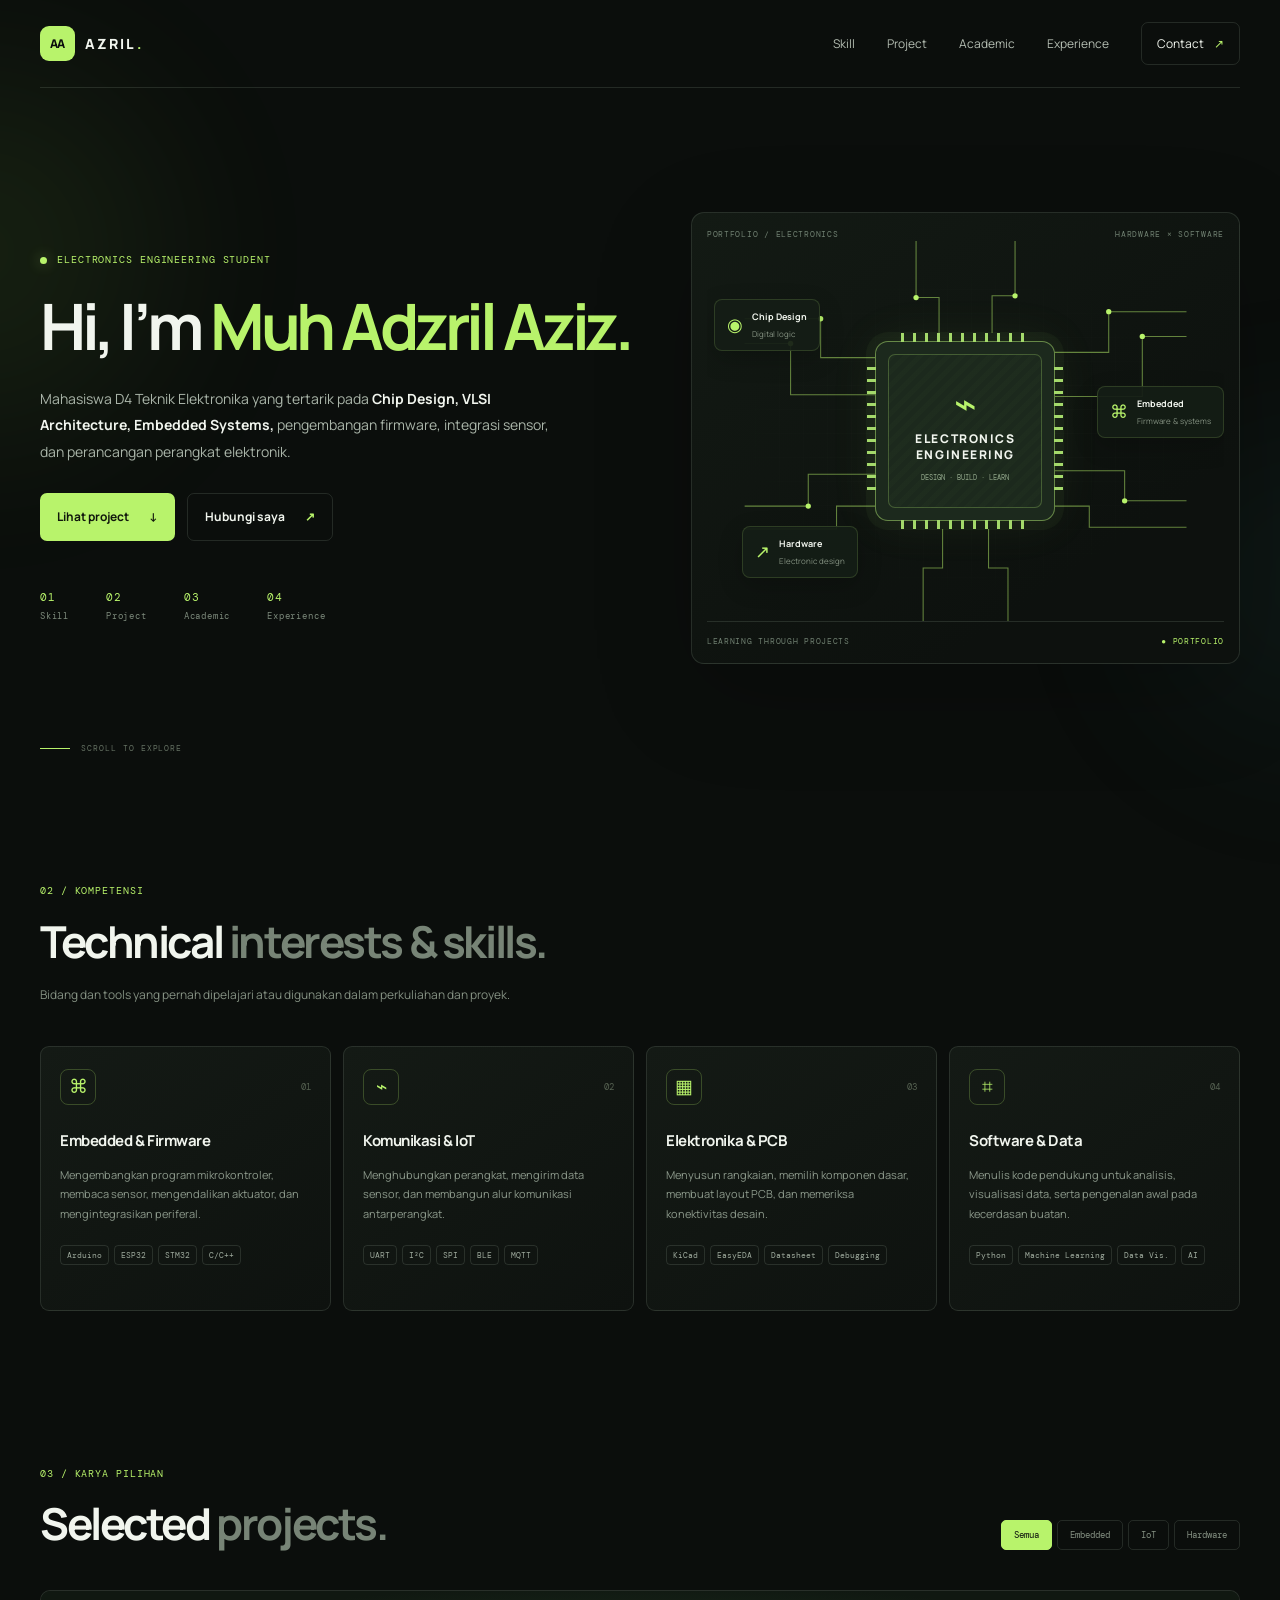
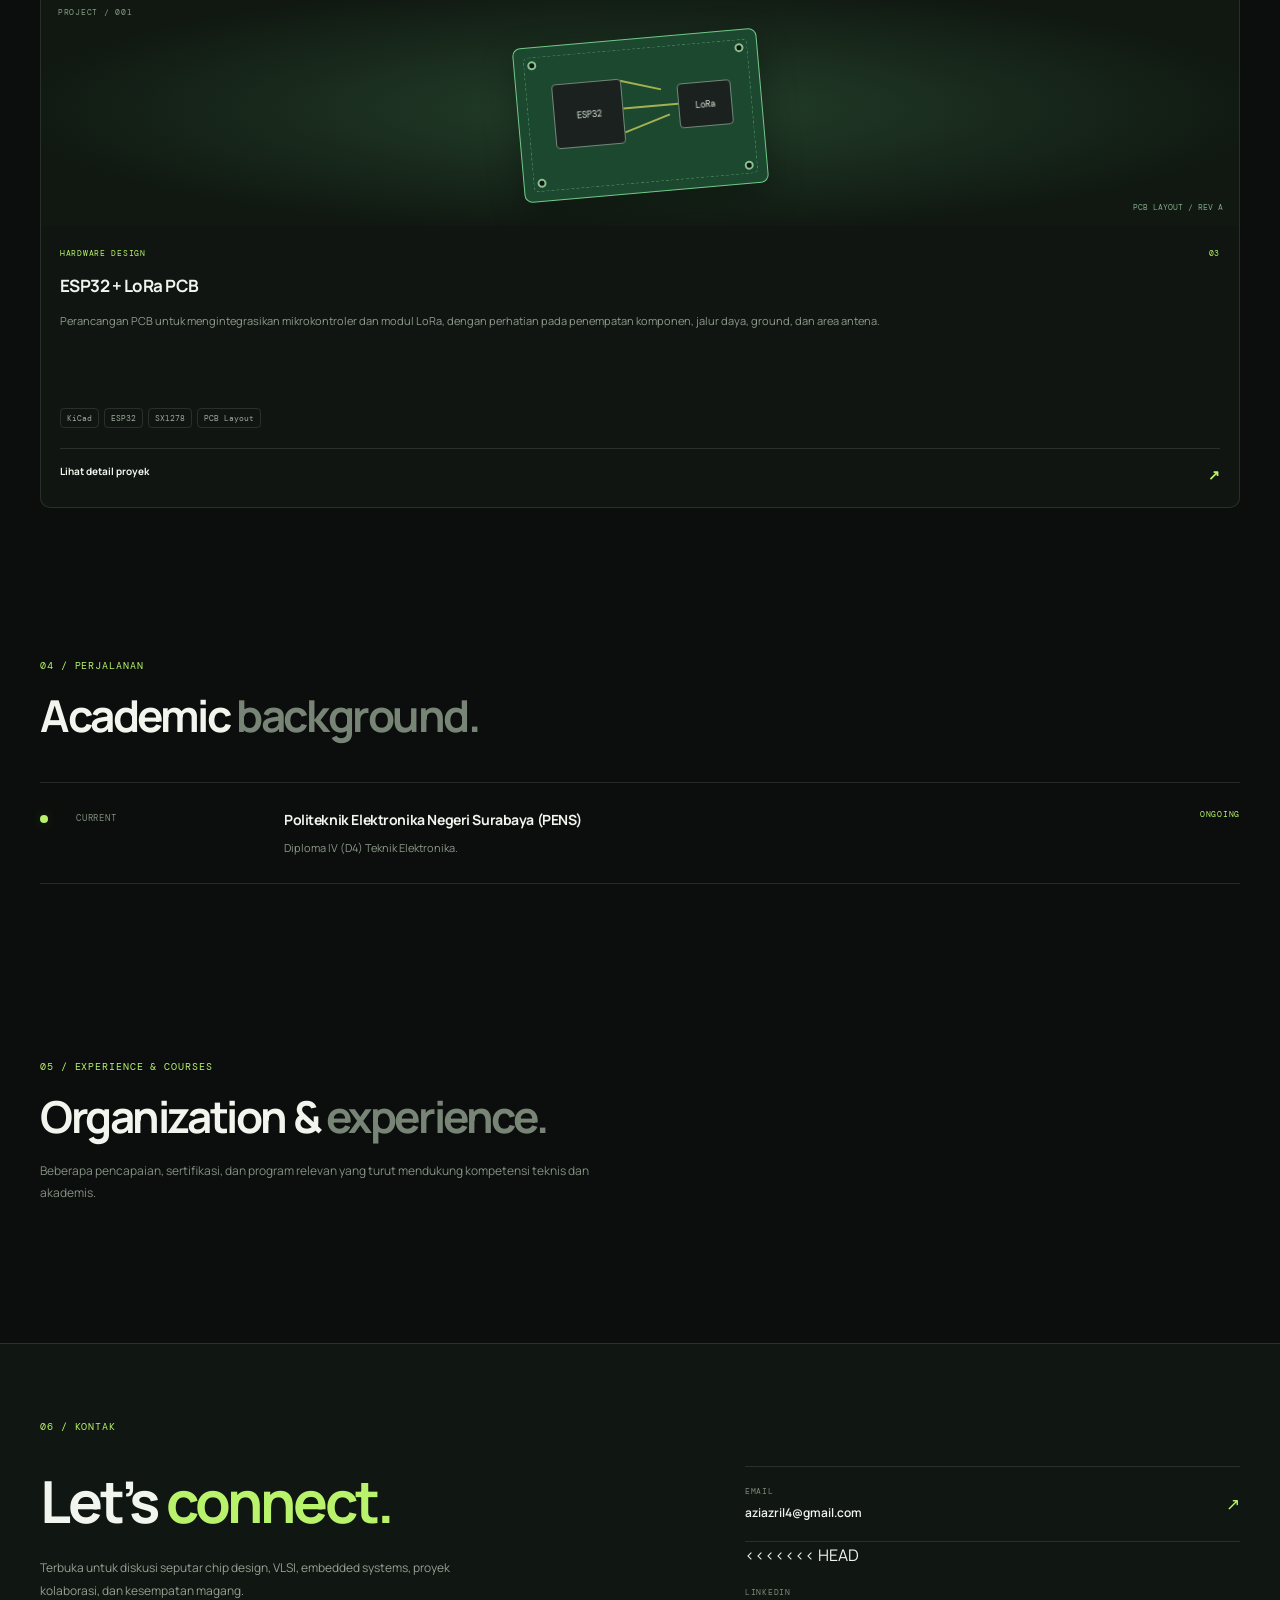
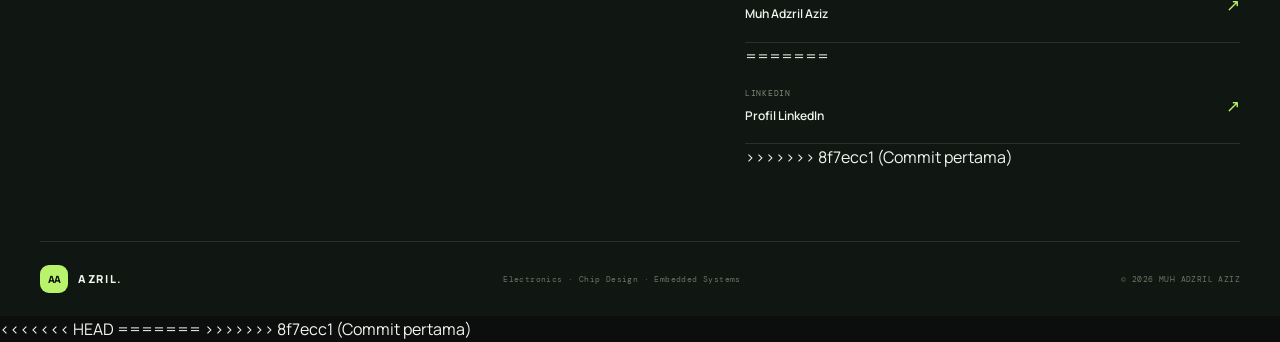
==== index.html @ 4436aee2 "Add files via upload" ====
<!DOCTYPE html>
<html lang="id">
<head>
  <meta charset="UTF-8" />
  <meta name="viewport" content="width=device-width, initial-scale=1.0" />
  <meta name="description" content="Portofolio Muh Adzril Aziz — mahasiswa D4 Teknik Elektronika dengan minat pada chip design, VLSI architecture, dan embedded systems." />
  <title>Muh Adzril Aziz | Portfolio</title>
  <link rel="preconnect" href="https://fonts.googleapis.com">
  <link rel="preconnect" href="https://fonts.gstatic.com" crossorigin>
  <link href="https://fonts.googleapis.com/css2?family=DM+Mono:wght@400;500&family=Manrope:wght@400;500;600;700;800&display=swap" rel="stylesheet">
  <link rel="stylesheet" href="style.css" />
</head>
<body>
  <div class="ambient ambient-one"></div>
  <div class="ambient ambient-two"></div>

  <header class="topbar">
    <a class="brand" href="#home" aria-label="Beranda">
      <span class="brand-mark">AA</span>
      <span>AZRIL<span class="brand-dot">.</span></span>
    </a>
    <button class="menu-toggle" id="menuToggle" aria-label="Buka navigasi" aria-expanded="false">☰</button>
    <nav id="navMenu">
      <a href="#skills">Skill</a>
      <a href="#projects">Project</a>
      <a href="#academic">Academic</a>
      <a href="#experience">Experience</a>
      <a class="nav-contact" href="#contact">Contact <span>↗</span></a>
    </nav>
  </header>

  <main>
    <section class="hero section-wrap" id="home">
      <div class="hero-copy">
        <div class="eyebrow"><span class="status-dot"></span> ELECTRONICS ENGINEERING STUDENT</div>
        <h1>Hi, I’m <span class="gradient-text">Muh Adzril Aziz.</span></h1>
        <p class="hero-intro">Mahasiswa D4 Teknik Elektronika yang tertarik pada <strong>Chip Design, VLSI Architecture, Embedded Systems,</strong> pengembangan firmware, integrasi sensor, dan perancangan perangkat elektronik.</p>
        <div class="hero-actions">
          <a class="button button-primary" href="#projects">Lihat project <span>↓</span></a>
          <a class="button button-ghost" href="#contact">Hubungi saya <span>↗</span></a>
        </div>
        <div class="hero-meta">
          <a href="#skills"><span class="meta-number">01</span><span class="meta-label">Skill</span></a>
          <a href="#projects"><span class="meta-number">02</span><span class="meta-label">Project</span></a>
          <a href="#academic"><span class="meta-number">03</span><span class="meta-label">Academic</span></a>
          <a href="#experience"><span class="meta-number">04</span><span class="meta-label">Experience</span></a>
        </div>
      </div>

      <div class="hero-visual">
        <div class="visual-topline"><span>PORTFOLIO / ELECTRONICS</span><span>HARDWARE × SOFTWARE</span></div>
        <div class="chip-scene">
          <div class="circuit-grid"></div>
          <svg class="circuit-lines" viewBox="0 0 500 430" aria-hidden="true">
            <g fill="none" stroke="currentColor" stroke-width="1.2" opacity=".5">
              <path d="M0 88 H86 V132 H150"/><path d="M0 116 H52 V174 H150"/>
              <path d="M500 80 H412 V126 H350"/><path d="M500 108 H450 V176 H350"/>
              <path d="M0 300 H72 V264 H150"/><path d="M0 326 H104 V300 H150"/>
              <path d="M500 294 H430 V260 H350"/><path d="M500 324 H390 V300 H350"/>
              <path d="M194 0 V64 H220 V104"/><path d="M306 0 V62 H280 V104"/>
              <path d="M202 430 V370 H224 V326"/><path d="M298 430 V370 H276 V326"/>
            </g>
            <g fill="#b8f36b">
              <circle cx="86" cy="88" r="3"/><circle cx="52" cy="116" r="3"/>
              <circle cx="412" cy="80" r="3"/><circle cx="450" cy="108" r="3"/>
              <circle cx="72" cy="300" r="3"/><circle cx="430" cy="294" r="3"/>
              <circle cx="194" cy="64" r="3"/><circle cx="306" cy="62" r="3"/>
            </g>
          </svg>
          <div class="chip">
            <div class="chip-pins top-pins"></div><div class="chip-pins bottom-pins"></div>
            <div class="chip-pins left-pins"></div><div class="chip-pins right-pins"></div>
            <div class="chip-inner">
              <span class="chip-symbol">⌁</span>
              <span class="chip-name">ELECTRONICS<br>ENGINEERING</span>
              <span class="chip-sub">DESIGN · BUILD · LEARN</span>
            </div>
          </div>
          <div class="float-tag tag-sensor"><span class="tag-icon">◉</span><span><b>Chip Design</b><small>Digital logic</small></span></div>
          <div class="float-tag tag-firmware"><span class="tag-icon">⌘</span><span><b>Embedded</b><small>Firmware & systems</small></span></div>
          <div class="float-tag tag-output"><span class="tag-icon">↗</span><span><b>Hardware</b><small>Electronic design</small></span></div>
        </div>
        <div class="visual-bottomline"><span>LEARNING THROUGH PROJECTS</span><span class="live-indicator">● PORTFOLIO</span></div>
      </div>
      <div class="scroll-cue"><span></span> SCROLL TO EXPLORE</div>
    </section>

    <section class="section-wrap skills-section" id="skills">
      <div class="section-heading">
        <span class="section-index">02 / KOMPETENSI</span>
        <h2>Technical <span class="muted-text">interests & skills.</span></h2>
        <p class="section-description">Bidang dan tools yang pernah dipelajari atau digunakan dalam perkuliahan dan proyek.</p>
      </div>
      <div class="skills-grid">
        <article class="skill-card">
          <div class="skill-card-head"><span class="skill-icon">⌘</span><span class="card-count">01</span></div>
          <h3>Embedded & Firmware</h3>
          <p>Mengembangkan program mikrokontroler, membaca sensor, mengendalikan aktuator, dan mengintegrasikan periferal.</p>
          <div class="skill-tags"><span>Arduino</span><span>ESP32</span><span>STM32</span><span>C/C++</span></div>
        </article>
        <article class="skill-card">
          <div class="skill-card-head"><span class="skill-icon">⌁</span><span class="card-count">02</span></div>
          <h3>Komunikasi & IoT</h3>
          <p>Menghubungkan perangkat, mengirim data sensor, dan membangun alur komunikasi antarperangkat.</p>
          <div class="skill-tags"><span>UART</span><span>I²C</span><span>SPI</span><span>BLE</span><span>MQTT</span></div>
        </article>
        <article class="skill-card">
          <div class="skill-card-head"><span class="skill-icon">▦</span><span class="card-count">03</span></div>
          <h3>Elektronika & PCB</h3>
          <p>Menyusun rangkaian, memilih komponen dasar, membuat layout PCB, dan memeriksa konektivitas desain.</p>
          <div class="skill-tags"><span>KiCad</span><span>EasyEDA</span><span>Datasheet</span><span>Debugging</span></div>
        </article>
        <article class="skill-card">
          <div class="skill-card-head"><span class="skill-icon">⌗</span><span class="card-count">04</span></div>
          <h3>Software & Data</h3>
          <p>Menulis kode pendukung untuk analisis, visualisasi data, serta pengenalan awal pada kecerdasan buatan.</p>
          <div class="skill-tags"><span>Python</span><span>Machine Learning</span><span>Data Vis.</span><span>AI</span></div>
        </article>
      </div>
    </section>

    <section class="section-wrap projects-section" id="projects">
      <div class="section-heading projects-heading">
        <div><span class="section-index">03 / KARYA PILIHAN</span><h2>Selected <span class="muted-text">projects.</span></h2></div>
        <div class="project-filters" role="group" aria-label="Filter proyek">
          <button class="filter-btn active" data-filter="all">Semua</button>
          <button class="filter-btn" data-filter="embedded">Embedded</button>
          <button class="filter-btn" data-filter="iot">IoT</button>
          <button class="filter-btn" data-filter="hardware">Hardware</button>
        </div>
      </div>
      
        <article class="project-card" data-category="hardware">
          <div class="project-art art-pcb">
            <div class="art-label">PROJECT / 001</div><div class="pcb-board">
              <div class="pcb-chip pcb-main">ESP32</div><div class="pcb-chip pcb-radio">LoRa</div>
              <div class="pcb-track track-1"></div><div class="pcb-track track-2"></div><div class="pcb-track track-3"></div>
              <span class="pcb-hole hole-1"></span><span class="pcb-hole hole-2"></span><span class="pcb-hole hole-3"></span><span class="pcb-hole hole-4"></span>
            </div>
            <span class="pcb-caption">PCB LAYOUT / REV A</span>
          </div>
          <div class="project-info">
            <div class="project-meta"><span>HARDWARE DESIGN</span><span>03</span></div>
            <h3>ESP32 + LoRa PCB</h3>
            <p>Perancangan PCB untuk mengintegrasikan mikrokontroler dan modul LoRa, dengan perhatian pada penempatan komponen, jalur daya, ground, dan area antena.</p>
            <div class="project-stack"><span>KiCad</span><span>ESP32</span><span>SX1278</span><span>PCB Layout</span></div>
            <!-- Tautan diperbarui -->
            <a class="project-link" href="projects/esp32-lora-pcb.html">Lihat detail proyek <span>↗</span></a>
          </div>
        </article>
      </div>
    </section>

    <section class="section-wrap journey-section" id="academic">
      <div class="section-heading">
        <span class="section-index">04 / PERJALANAN</span>
        <h2>Academic <span class="muted-text">background.</span></h2>
      </div>
      <div class="timeline">
        <div class="timeline-item"><span class="timeline-marker"></span><div class="timeline-date">CURRENT</div><div class="timeline-content"><h3>Politeknik Elektronika Negeri Surabaya (PENS)</h3><p>Diploma IV (D4) Teknik Elektronika.</p></div><span class="timeline-status">ONGOING</span></div>
      </div>
    </section>


<!-- experience -->


    <section class="section-wrap experience-section" id="experience">
      <div class="section-heading">
        <span class="section-index">05 / EXPERIENCE & COURSES</span>
        <h2>Organization & <span class="muted-text">experience.</span></h2>
        <p class="section-description">Beberapa pencapaian, sertifikasi, dan program relevan yang turut mendukung kompetensi teknis dan akademis.</p>
      </div>
      
      <!-- Placeholder yang sudah diperbarui dengan pengalaman nyata -->

      










    </section>

    <section class="contact-section" id="contact">
      <div class="contact-inner section-wrap">
        <span class="section-index">06 / KONTAK</span>
        <div class="contact-layout">
          <div>
            <h2>Let’s <span class="gradient-text">connect.</span></h2>
            <p>Terbuka untuk diskusi seputar chip design, VLSI, embedded systems, proyek kolaborasi, dan kesempatan magang.</p>
          </div>
          <div class="contact-links">
            <a class="contact-link" id="emailLink" href="mailto:aziazril4@gmail.com"><span><small>EMAIL</small><b id="emailText">aziazril4@gmail.com</b></span><span>↗</span></a>
            <!-- <a class="contact-link" id="githubLink" href="https://github.com/" target="_blank" rel="noreferrer"><span><small>GITHUB</small><b id="githubText">github.com/username</b></span><span>↗</span></a> -->
<<<<<<< HEAD
            <a class="contact-link" id="linkedinLink" href="https://www.linkedin.com/in/muh-adzril-aziz" target="_blank" rel="noreferrer"><span><small>LINKEDIN</small><b id="linkedinText">Profil LinkedIn</b></span><span>↗</span></a>
=======
            <a class="contact-link" id="linkedinLink" href="https://www.linkedin.com/in/muh-adzril-aziz-a1411532a?utm_source=share_via&utm_content=profile&utm_medium=member_android" target="_blank" rel="noreferrer"><span><small>LINKEDIN</small><b id="linkedinText">Profil LinkedIn</b></span><span>↗</span></a>
>>>>>>> 8f7ecc1 (Commit pertama)
          </div>
        </div>
        <footer>
          <a class="brand footer-brand" href="#home"><span class="brand-mark">AA</span><span>AZRIL<span class="brand-dot">.</span></span></a>
          <span>Electronics · Chip Design · Embedded Systems</span>
          <span>© <span id="year"></span> MUH ADZRIL AZIZ</span>
        </footer>
      </div>
    </section>
  </main>
  <script src="script.js"></script>
</body>
<<<<<<< HEAD
</html>
=======
</html>
>>>>>>> 8f7ecc1 (Commit pertama)
---- style.css ----
:root {
  --bg: #0b0e0c; --panel: #111612; --panel2: #151c16; --text: #f1f5ee;
  --muted: #9ca99c; --line: rgba(220,240,218,.12); --lime: #b8f36b;
  --lime-dark: #84b945; --mono: "DM Mono", monospace; --sans: "Manrope", sans-serif;
}
* { box-sizing: border-box; }
html { scroll-behavior: smooth; scroll-padding-top: 92px; }
body { margin: 0; background: var(--bg); color: var(--text); font-family: var(--sans); line-height: 1.65; overflow-x: hidden; }
a { color: inherit; text-decoration: none; }
button { font: inherit; }
.ambient { position: fixed; pointer-events: none; border-radius: 50%; filter: blur(100px); opacity: .08; z-index: -1; }
.ambient-one { width: 360px; height: 360px; background: #a4ff54; top: 8%; left: -200px; }
.ambient-two { width: 300px; height: 300px; background: #40a3a0; top: 48%; right: -180px; }
.topbar { width: min(1200px, calc(100% - 64px)); height: 88px; margin: auto; display: flex; align-items: center; justify-content: space-between; border-bottom: 1px solid var(--line); position: relative; z-index: 5; }
.brand { display: inline-flex; gap: 10px; align-items: center; font-size: 14px; letter-spacing: .15em; font-weight: 800; }
.brand-mark { width: 35px; height: 35px; display: grid; place-items: center; color: var(--bg); background: var(--lime); border-radius: 9px; letter-spacing: -.06em; font-size: 12px; }
.brand-dot { color: var(--lime); }
nav { display: flex; align-items: center; gap: 32px; color: #b4bdb2; font-size: 12px; }
nav a { transition: color .2s ease; } nav a:hover { color: var(--lime); }
.nav-contact { border: 1px solid var(--line); padding: 11px 15px; border-radius: 7px; color: var(--text); }
.nav-contact span { color: var(--lime); margin-left: 8px; }
.menu-toggle { display: none; background: none; border: 1px solid var(--line); color: var(--text); border-radius: 7px; padding: 8px 12px; }
.section-wrap { width: min(1200px, calc(100% - 64px)); margin: auto; }
.hero { min-height: 690px; padding-top: 95px; padding-bottom: 85px; display: grid; grid-template-columns: 1.04fr .96fr; gap: 56px; align-items: center; position: relative; }
.eyebrow, .section-index, .visual-topline, .visual-bottomline, .meta-label, .meta-number, .art-label, .project-meta, .timeline-date, .timeline-status, .contact-link small { font-family: var(--mono); letter-spacing: .09em; font-size: 10px; }
.eyebrow { display: flex; align-items: center; gap: 10px; color: var(--lime); margin-bottom: 23px; }
.status-dot, .live-indicator { color: var(--lime); }
.status-dot { display: inline-block; width: 7px; height: 7px; background: var(--lime); border-radius: 50%; box-shadow: 0 0 14px #b8f36b77; }
h1 { font-size: clamp(43px, 5vw, 68px); line-height: 1.08; letter-spacing: -.065em; margin: 0; max-width: 650px; font-weight: 700; }
.gradient-text { color: var(--lime); }
.hero-intro { color: #aab5a9; font-size: 14px; line-height: 1.9; max-width: 535px; margin: 25px 0 28px; }
.hero-intro strong { color: var(--text); font-weight: 700; }
.hero-actions { display: flex; gap: 12px; flex-wrap: wrap; }
.button { display: inline-flex; align-items: center; justify-content: center; gap: 20px; padding: 13px 17px; font-size: 12px; font-weight: 700; border-radius: 7px; transition: transform .2s, background .2s; }
.button:hover { transform: translateY(-2px); }
.button-primary { color: #11170c; background: var(--lime); }
.button-primary:hover { background: #c8ff8a; }
.button-ghost { border: 1px solid var(--line); color: var(--text); }
.button-ghost span { color: var(--lime); }
.hero-meta { display: flex; gap: 37px; margin-top: 47px; }
.hero-meta div { display: flex; flex-direction: column; gap: 3px; }
.meta-number { color: var(--lime); font-size: 11px; }
.meta-label { color: #7d8a7c; font-size: 9px; }
.hero-visual { border: 1px solid var(--line); background: linear-gradient(145deg, #131a14, #0d110e 75%); border-radius: 13px; padding: 15px; min-width: 0; box-shadow: 0 30px 100px #0003; }
.visual-topline, .visual-bottomline { display: flex; justify-content: space-between; gap: 10px; color: #708071; font-size: 8px; }
.chip-scene { height: 380px; position: relative; overflow: hidden; display: grid; place-items: center; }
.circuit-grid { position: absolute; inset: 0; opacity: .26; background-image: linear-gradient(#65796321 1px, transparent 1px), linear-gradient(90deg, #65796321 1px, transparent 1px); background-size: 24px 24px; mask-image: radial-gradient(ellipse at center, #000 15%, transparent 76%); }
.circuit-lines { position: absolute; inset: 0; width: 100%; height: 100%; color: var(--lime); }
.chip { width: 180px; height: 180px; position: relative; z-index: 1; background: #1c291d; border: 1px solid #a4d96b8a; border-radius: 13px; padding: 12px; box-shadow: 0 0 0 9px #a4d96b0b, 0 0 50px #a4d96b14; }
.chip-inner { width: 100%; height: 100%; border: 1px solid #a4d96b4a; border-radius: 7px; display: flex; flex-direction: column; justify-content: center; align-items: center; background: repeating-linear-gradient(135deg, #a4d96b05 0 5px, transparent 5px 10px); }
.chip-symbol { font-size: 38px; line-height: 1.2; color: var(--lime); }
.chip-name { font-size: 12px; font-weight: 800; text-align: center; letter-spacing: .13em; line-height: 1.35; margin-top: 6px; }
.chip-sub { color: #91a78a; font: 7px var(--mono); margin-top: 10px; }
.chip-pins { position: absolute; display: block; }
.top-pins, .bottom-pins { height: 9px; left: 25px; right: 25px; background: repeating-linear-gradient(90deg, #a4d96b 0 3px, transparent 3px 12px); }
.top-pins { top: -9px; } .bottom-pins { bottom: -9px; }
.left-pins, .right-pins { width: 9px; top: 25px; bottom: 25px; background: repeating-linear-gradient(180deg, #a4d96b 0 3px, transparent 3px 12px); }
.left-pins { left: -9px; } .right-pins { right: -9px; }
.float-tag { position: absolute; z-index: 2; display: flex; gap: 9px; align-items: center; padding: 10px 12px; background: #151d16eF; border: 1px solid #a4d96b2d; border-radius: 8px; box-shadow: 0 8px 25px #0003; }
.float-tag b, .float-tag small { display: block; } .float-tag b { font-size: 9px; font-weight: 700; } .float-tag small { font-size: 8px; color: #849181; margin-top: 2px; }
.tag-icon { color: var(--lime); font-size: 18px; }
.tag-sensor { top: 58px; left: 7px; } .tag-firmware { top: 145px; right: 0; } .tag-output { bottom: 43px; left: 35px; }
.visual-bottomline { padding-top: 13px; border-top: 1px solid var(--line); }
.live-indicator { font-size: 8px; }
.scroll-cue { position: absolute; left: 0; bottom: 25px; display: flex; align-items: center; gap: 11px; color: #657163; font: 8px var(--mono); letter-spacing: .12em; }
.scroll-cue span { height: 1px; width: 30px; background: var(--lime); }
.about-section, .skills-section, .projects-section, .journey-section { padding-top: 105px; padding-bottom: 45px; }
.section-heading { margin-bottom: 40px; }
.section-index { color: var(--lime); display: block; margin-bottom: 15px; }
h2 { font-size: clamp(28px, 3.6vw, 44px); line-height: 1.2; letter-spacing: -.055em; margin: 0; font-weight: 700; }
.muted-text { color: #778476; }
.about-grid { display: grid; grid-template-columns: .8fr 1.2fr; gap: 90px; padding: 34px 0 20px; border-top: 1px solid var(--line); }
.about-statement { position: relative; }
.quote-mark { font-size: 65px; line-height: .8; color: var(--lime); font-family: Georgia, serif; }
.about-statement p { font-size: 21px; line-height: 1.55; letter-spacing: -.035em; margin: 8px 0 0; max-width: 420px; }
.about-detail p { color: #9da99c; font-size: 13px; line-height: 1.9; margin: 0 0 15px; }
.detail-chips, .skill-tags, .project-stack { display: flex; flex-wrap: wrap; gap: 7px; }
.detail-chips { margin-top: 23px; }
.detail-chips span, .skill-tags span, .project-stack span { border: 1px solid var(--line); border-radius: 4px; padding: 5px 9px; color: #9eaa9d; font: 9px var(--mono); }
.skills-section { padding-top: 105px; }
.section-description { max-width: 600px; font-size: 12px; line-height: 1.8; color: #849082; margin: 17px 0 0; }
.skills-grid { display: grid; grid-template-columns: repeat(4, 1fr); gap: 12px; }
.skill-card { background: linear-gradient(145deg, #141a15, #0e120f); border: 1px solid var(--line); border-radius: 9px; padding: 22px 19px; min-height: 265px; transition: border-color .2s, transform .2s; }
.skill-card:hover { border-color: #b8f36b55; transform: translateY(-3px); }
.skill-card-head { display: flex; justify-content: space-between; align-items: center; margin-bottom: 24px; }
.skill-icon { width: 36px; height: 36px; display: grid; place-items: center; border: 1px solid #b8f36b3c; border-radius: 8px; color: var(--lime); font-size: 19px; }
.card-count { font: 9px var(--mono); color: #566252; }
.skill-card h3, .project-info h3, .timeline-content h3 { margin: 0; font-size: 15px; letter-spacing: -.03em; }
.skill-card p { color: #8c998b; font-size: 11px; line-height: 1.8; min-height: 62px; }
.skill-tags { gap: 5px; margin-top: 18px; }
.skill-tags span { font-size: 8px; padding: 4px 6px; }
.projects-section { padding-top: 110px; }
.projects-heading { display: flex; align-items: end; justify-content: space-between; gap: 25px; }
.project-filters { display: flex; gap: 5px; flex-wrap: wrap; }
.filter-btn { background: transparent; color: #859183; border: 1px solid var(--line); padding: 8px 12px; border-radius: 5px; font: 9px var(--mono); cursor: pointer; }
.filter-btn:hover, .filter-btn.active { color: var(--bg); background: var(--lime); border-color: var(--lime); }
.projects-grid { display: grid; grid-template-columns: repeat(3, 1fr); gap: 16px; align-items: start; }
.project-card { overflow: hidden; border: 1px solid var(--line); background: #101511; border-radius: 10px; transition: border-color .2s, transform .2s; }
.project-card:hover { transform: translateY(-4px); border-color: #b8f36b55; }
.project-card.hidden { display: none; }
.project-art { height: 235px; position: relative; overflow: hidden; background: #141c15; }
.art-label { position: absolute; z-index: 2; left: 17px; top: 15px; color: #8b9c84; font-size: 8px; }
.art-sensor { background: radial-gradient(ellipse at center, #273d27, #111912 72%); }
.sensor-orbit { position: absolute; width: 170px; height: 170px; border: 1px solid #b8f36b39; border-radius: 50%; top: 35px; left: calc(50% - 85px); }
.orbit-b { width: 220px; height: 220px; top: 10px; left: calc(50% - 110px); border-style: dashed; opacity: .55; }
.sensor-core { position: absolute; width: 94px; height: 94px; top: 73px; left: calc(50% - 47px); border-radius: 50%; display: grid; place-content: center; text-align: center; background: #1d2d1d; border: 1px solid #b8f36b8c; box-shadow: 0 0 35px #b8f36b15; font: 13px var(--mono); color: var(--lime); }
.sensor-core small { font-size: 7px; color: #8ea887; }
.art-node { position: absolute; border: 1px solid #b8f36b6c; border-radius: 4px; padding: 5px 7px; background: #172219; color: #b8f36b; font: 8px var(--mono); }
.node-a { left: 17%; top: 62px; } .node-b { right: 13%; top: 92px; } .node-c { left: 28%; bottom: 30px; }
.art-iot { background: radial-gradient(ellipse at center, #203b32, #101915 72%); }
.iot-rings { position: absolute; width: 180px; height: 180px; border: 1px solid #74d6b44a; border-radius: 50%; top: 36px; left: calc(50% - 90px); box-shadow: 0 0 0 22px #74d6b409, 0 0 0 45px #74d6b406; }
.iot-center { position: absolute; width: 72px; height: 72px; top: 90px; left: calc(50% - 36px); border: 1px solid #9ef5c4; background: #1c392e; border-radius: 12px; display: flex; align-items: center; justify-content: center; gap: 3px; color: #c5f7d6; font: 10px var(--mono); }
.iot-center b { font-size: 19px; }
.iot-node { position: absolute; z-index: 1; border: 1px solid #74d6b46c; background: #14271f; color: #9deac4; padding: 5px 8px; border-radius: 4px; font: 8px var(--mono); }
.iot-one { top: 60px; left: 18%; } .iot-two { top: 68px; right: 14%; } .iot-three { bottom: 28px; left: calc(50% - 22px); }
.iot-connectors { position: absolute; inset: 0; width: 100%; height: 100%; stroke: #74d6b46b; stroke-width: 1; fill: none; }
.art-pcb { background: radial-gradient(ellipse at center, #24412b, #101811 75%); }
.pcb-board { width: 245px; height: 155px; position: absolute; top: 47px; left: calc(50% - 122px); background: #1b482e; border: 1px solid #71c889; border-radius: 8px; transform: rotate(-5deg); box-shadow: 0 12px 35px #0005; }
.pcb-board::before { content: ""; position: absolute; inset: 9px; border: 1px dashed #84d69a65; border-radius: 5px; }
.pcb-chip { position: absolute; z-index: 2; display: grid; place-items: center; color: #d7e6d8; background: #1b211e; border: 1px solid #718778; border-radius: 4px; font: 9px var(--mono); }
.pcb-main { width: 70px; height: 65px; top: 38px; left: 35px; }
.pcb-radio { width: 54px; height: 45px; top: 48px; right: 29px; }
.pcb-track { position: absolute; height: 2px; background: #b4bd56; opacity: .9; transform-origin: left; }
.track-1 { width: 55px; top: 67px; left: 105px; } .track-2 { width: 48px; top: 91px; left: 105px; transform: rotate(-17deg); } .track-3 { width: 42px; top: 39px; left: 104px; transform: rotate(17deg); }
.pcb-hole { position: absolute; width: 9px; height: 9px; border-radius: 50%; background: #0c1710; border: 2px solid #8bbd91; }
.hole-1 { top: 13px; left: 13px; } .hole-2 { top: 13px; right: 13px; } .hole-3 { bottom: 13px; left: 13px; } .hole-4 { bottom: 13px; right: 13px; }
.pcb-caption { position: absolute; bottom: 14px; right: 16px; color: #7ea987; font: 8px var(--mono); }
.project-info { padding: 21px 19px 20px; }
.project-meta { display: flex; justify-content: space-between; color: var(--lime); font-size: 8px; margin-bottom: 12px; }
.project-info h3 { font-size: 17px; }
.project-info p { color: #8f9b8d; font-size: 11px; line-height: 1.85; min-height: 82px; }
.project-stack { margin: 15px 0 20px; gap: 5px; }
.project-stack span { font-size: 8px; padding: 4px 6px; }
.project-link { border-top: 1px solid var(--line); padding-top: 14px; display: flex; justify-content: space-between; font-size: 10px; font-weight: 700; }
.project-link span { color: var(--lime); font-size: 14px; }
.project-note { color: #82907f; font-size: 10px; line-height: 1.8; margin: 22px 0 0; display: flex; gap: 10px; align-items: start; }
.project-note span { color: var(--lime); border: 1px solid #b8f36b66; border-radius: 50%; min-width: 17px; height: 17px; display: grid; place-items: center; font: 10px var(--mono); }
.journey-section { padding-bottom: 115px; }
.timeline { border-top: 1px solid var(--line); }
.timeline-item { display: grid; grid-template-columns: 18px 190px 1fr 95px; gap: 18px; align-items: start; padding: 25px 0; border-bottom: 1px solid var(--line); }
.timeline-marker { width: 8px; height: 8px; border-radius: 50%; background: var(--lime); margin-top: 7px; box-shadow: 0 0 13px #b8f36b33; }
.timeline-date { color: #7e8d7a; font-size: 9px; padding-top: 3px; }
.timeline-content h3 { font-size: 14px; }
.timeline-content p { color: #8c998a; font-size: 11px; line-height: 1.8; margin: 7px 0 0; max-width: 600px; }
.timeline-status { color: var(--lime); text-align: right; font-size: 8px; }
.contact-section { background: #101611; border-top: 1px solid var(--line); }
.contact-inner { padding-top: 75px; }
.contact-layout { display: grid; grid-template-columns: 1.1fr .9fr; gap: 100px; padding: 15px 0 70px; }
.contact-layout h2 { font-size: clamp(36px, 4.7vw, 58px); }
.contact-layout p { max-width: 420px; color: #94a091; font-size: 12px; line-height: 1.9; margin-top: 22px; }
.contact-links { border-top: 1px solid var(--line); }
.contact-link { padding: 18px 0; border-bottom: 1px solid var(--line); display: flex; justify-content: space-between; align-items: center; }
.contact-link small { display: block; color: #7d8b79; font-size: 8px; margin-bottom: 5px; }
.contact-link b { display: block; font-size: 12px; font-weight: 600; }
.contact-link > span:last-child { color: var(--lime); font-size: 17px; transition: transform .2s; }
.contact-link:hover > span:last-child { transform: translate(3px, -3px); }
footer { display: flex; align-items: center; justify-content: space-between; gap: 18px; border-top: 1px solid var(--line); padding: 23px 0; color: #687566; font: 8px var(--mono); letter-spacing: .05em; }
.footer-brand { color: var(--text); font-family: var(--sans); font-size: 11px; }
.footer-brand .brand-mark { width: 28px; height: 28px; font-size: 10px; }
@media (max-width: 1000px) {
  .hero { gap: 30px; min-height: auto; padding-top: 75px; }
  .hero-visual { padding: 12px; } .chip-scene { height: 330px; }
  .skills-grid { grid-template-columns: repeat(2, 1fr); }
  .about-grid { gap: 45px; }
  .projects-grid { grid-template-columns: repeat(2, 1fr); }
  .project-card:last-child { grid-column: span 2; display: grid; grid-template-columns: 1fr 1fr; }
  .project-card:last-child .project-art { height: 100%; min-height: 235px; }
  .contact-layout { gap: 45px; }
}
@media (max-width: 720px) {
  .topbar, .section-wrap { width: calc(100% - 36px); }
  .topbar { height: 72px; }
  .menu-toggle { display: block; cursor: pointer; }
  nav { display: none; position: absolute; top: 62px; left: 0; right: 0; padding: 18px; flex-direction: column; align-items: stretch; gap: 0; background: #111712; border: 1px solid var(--line); border-radius: 9px; }
  nav.open { display: flex; }
  nav a { padding: 12px 8px; } .nav-contact { margin-top: 8px; text-align: center; }
  .hero { grid-template-columns: 1fr; padding-top: 65px; padding-bottom: 75px; gap: 42px; }
  h1 { font-size: clamp(43px, 12vw, 61px); }
  .hero-intro { font-size: 13px; }
  .hero-meta { margin-top: 33px; gap: 26px; }
  .hero-visual { max-width: 520px; width: 100%; margin: auto; }
  .chip-scene { height: 310px; }
  .tag-sensor { left: 0; top: 43px; } .tag-firmware { right: 0; top: 125px; } .tag-output { left: 18px; bottom: 26px; }
  .scroll-cue { bottom: 22px; }
  .about-section, .skills-section, .projects-section, .journey-section { padding-top: 75px; }
  .about-grid { grid-template-columns: 1fr; gap: 25px; padding-top: 25px; }
  .about-statement p { font-size: 20px; }
  .skills-grid { grid-template-columns: 1fr 1fr; gap: 9px; }
  .skill-card { padding: 17px 14px; min-height: 280px; }
  .skill-card h3 { font-size: 13px; } .skill-card p { font-size: 10px; }
  .projects-heading { align-items: start; flex-direction: column; }
  .projects-grid { grid-template-columns: 1fr; }
  .project-card:last-child { grid-column: auto; display: block; }
  .project-card:last-child .project-art { height: 235px; min-height: 0; }
  .project-info p { min-height: 0; }
  .timeline-item { grid-template-columns: 12px 1fr auto; gap: 10px; }
  .timeline-date { grid-column: 2 / 4; grid-row: 1; }
  .timeline-marker { grid-column: 1; grid-row: 1 / 3; }
  .timeline-content { grid-column: 2 / 4; }
  .timeline-status { grid-column: 2 / 4; text-align: left; margin-top: 7px; }
  .contact-inner { padding-top: 60px; }
  .contact-layout { grid-template-columns: 1fr; gap: 25px; padding-bottom: 45px; }
  .contact-layout h2 { font-size: 42px; }
  footer { align-items: flex-start; flex-wrap: wrap; }
  footer > span:nth-child(2) { order: 3; width: 100%; }
}
@media (max-width: 400px) {
  .skills-grid { grid-template-columns: 1fr; }
  .skill-card { min-height: auto; }
  .skill-card p { min-height: 0; }
  .chip-scene { height: 280px; }
  .chip { width: 145px; height: 145px; }
  .chip-symbol { font-size: 29px; } .chip-name { font-size: 10px; }
  .float-tag { padding: 8px; } .float-tag b { font-size: 8px; } .float-tag small { font-size: 7px; }
}
@media (prefers-reduced-motion: reduce) {
  *, *::before, *::after { scroll-behavior: auto !important; transition-duration: .01ms !important; animation-duration: .01ms !important; }
}

/* Refinements for the focused portfolio sections */
.hero-meta a { display: flex; flex-direction: column; gap: 3px; }
.hero-meta a:hover .meta-label { color: var(--lime); }
.experience-section { padding-top: 60px; padding-bottom: 100px; }
.experience-placeholder { display: flex; align-items: center; gap: 18px; border: 1px solid var(--line); border-radius: 9px; background: linear-gradient(145deg, #141a15, #0e120f); padding: 23px; }
.placeholder-icon { width: 42px; height: 42px; flex: 0 0 42px; border: 1px solid #b8f36b45; color: var(--lime); border-radius: 8px; display: grid; place-items: center; font-size: 23px; }
.experience-placeholder h3 { margin: 0 0 4px; font-size: 14px; }
.experience-placeholder p { margin: 0; font-size: 11px; color: #8c998b; }
.placeholder-note { margin-left: auto; font: 8px var(--mono); color: #84927e; white-space: nowrap; }
@media (max-width: 720px) { .experience-placeholder { align-items: flex-start; padding: 17px; gap: 12px; } .placeholder-note { display: none; } }

/* ==========================================================================
   PROJECT DETAIL PAGE STYLES (Tambahan untuk halaman multi-sensor.html dkk)
   ========================================================================== */
.back-link {
  display: inline-flex;
  align-items: center;
  gap: 6px; /* Jarak panah dan teks dirapatkan */
  color: var(--lime);
  font-size: 13px; /* Ukuran teks diperbesar (sebelumnya 11px) */
  font-family: var(--mono);
  letter-spacing: 0.1em;
  margin-bottom: 35px;
  transition: transform 0.2s ease;
  font-weight: 600;
}

.back-link .icon {
  font-size: 20px; /* Ikon panah dibuat lebih besar */
  line-height: 1;
  margin-bottom: 2px; /* Menyelaraskan posisi panah dengan teks */
}

.back-link:hover {
  transform: translateX(-5px);
}

/* Mengatur header agar rata tengah */
.project-header {
  border-bottom: 1px solid var(--line);
  padding-bottom: 35px;
  margin-bottom: 40px;
  text-align: center; /* Teks ditarik ke tengah */
  display: flex;
  flex-direction: column;
  align-items: center; /* Elemen ditarik ke tengah */
}

.project-header h1 {
  font-size: clamp(36px, 5vw, 56px);
  line-height: 1.1;
  margin: 10px 0 20px;
  letter-spacing: -0.04em;
}

.project-header p {
  font-size: 16px;
  color: #9ca99c;
  line-height: 1.8;
  margin: 0;
  max-width: 600px; /* Membatasi lebar deskripsi agar rapi saat di tengah */
}
/* Container utama menggunakan CSS Grid */
.image-gallery {
  display: grid;
  /* Membuat kolom ke samping otomatis, minimal ukuran 220px per gambar */
  grid-template-columns: repeat(auto-fit, minmax(220px, 1fr));
  gap: 16px; /* Jarak antar gambar */
  margin-top: 15px;
}

/* Kotak untuk setiap gambar */
.project-image-wrap {
  display: flex;
  flex-direction: column;
  align-items: center;
  border: 1px solid #e0e0e0;
  border-radius: 8px;
  padding: 10px;
  background-color: #ffffff;
}

/* Pengaturan gambar agar responsif */
.project-image-wrap img {
  width: 100%;
  height: 180px; /* Tinggi gambar, bisa disesuaikan */
  object-fit: cover; /* Mencegah gambar terlihat gepeng atau tertarik */
  border-radius: 6px;
}

/* Keterangan gambar (caption) */
.project-image-caption {
  margin-top: 8px;
  font-size: 14px;
  color: #555555;
  text-align: center;
}
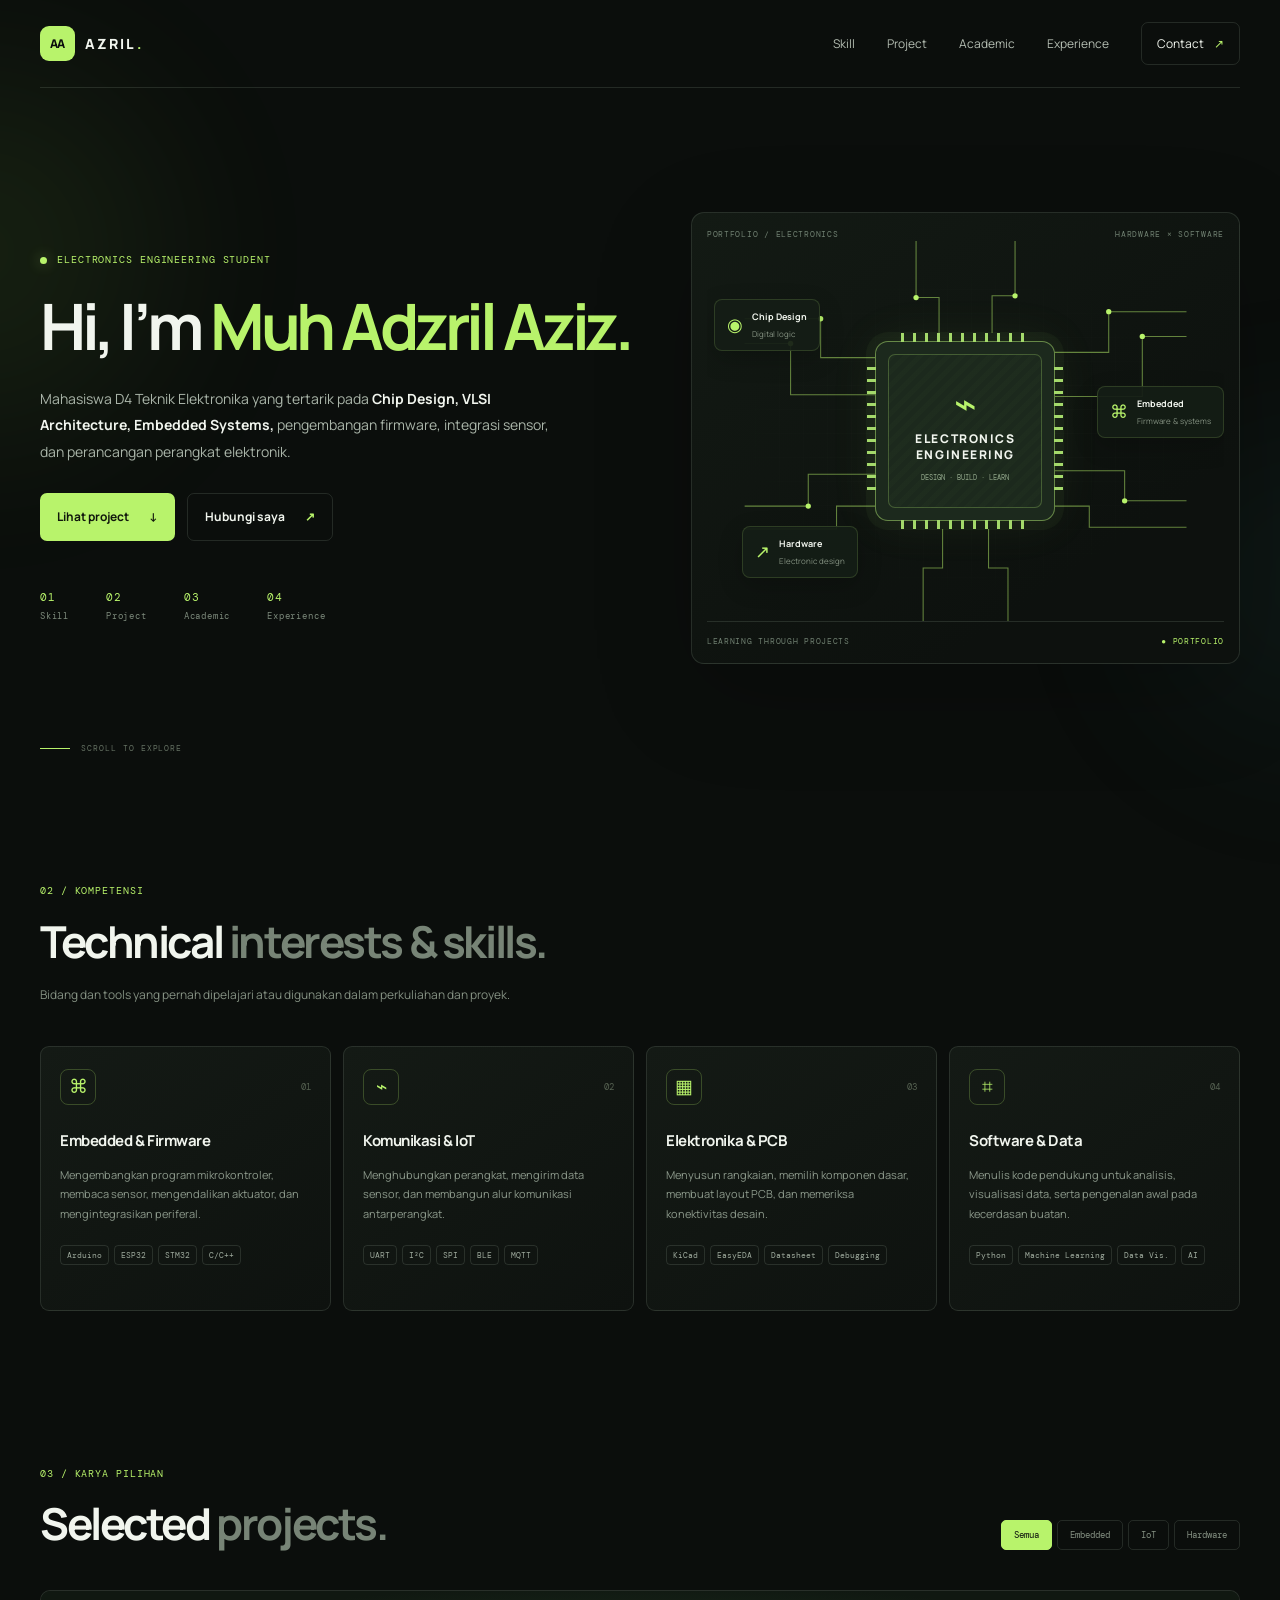
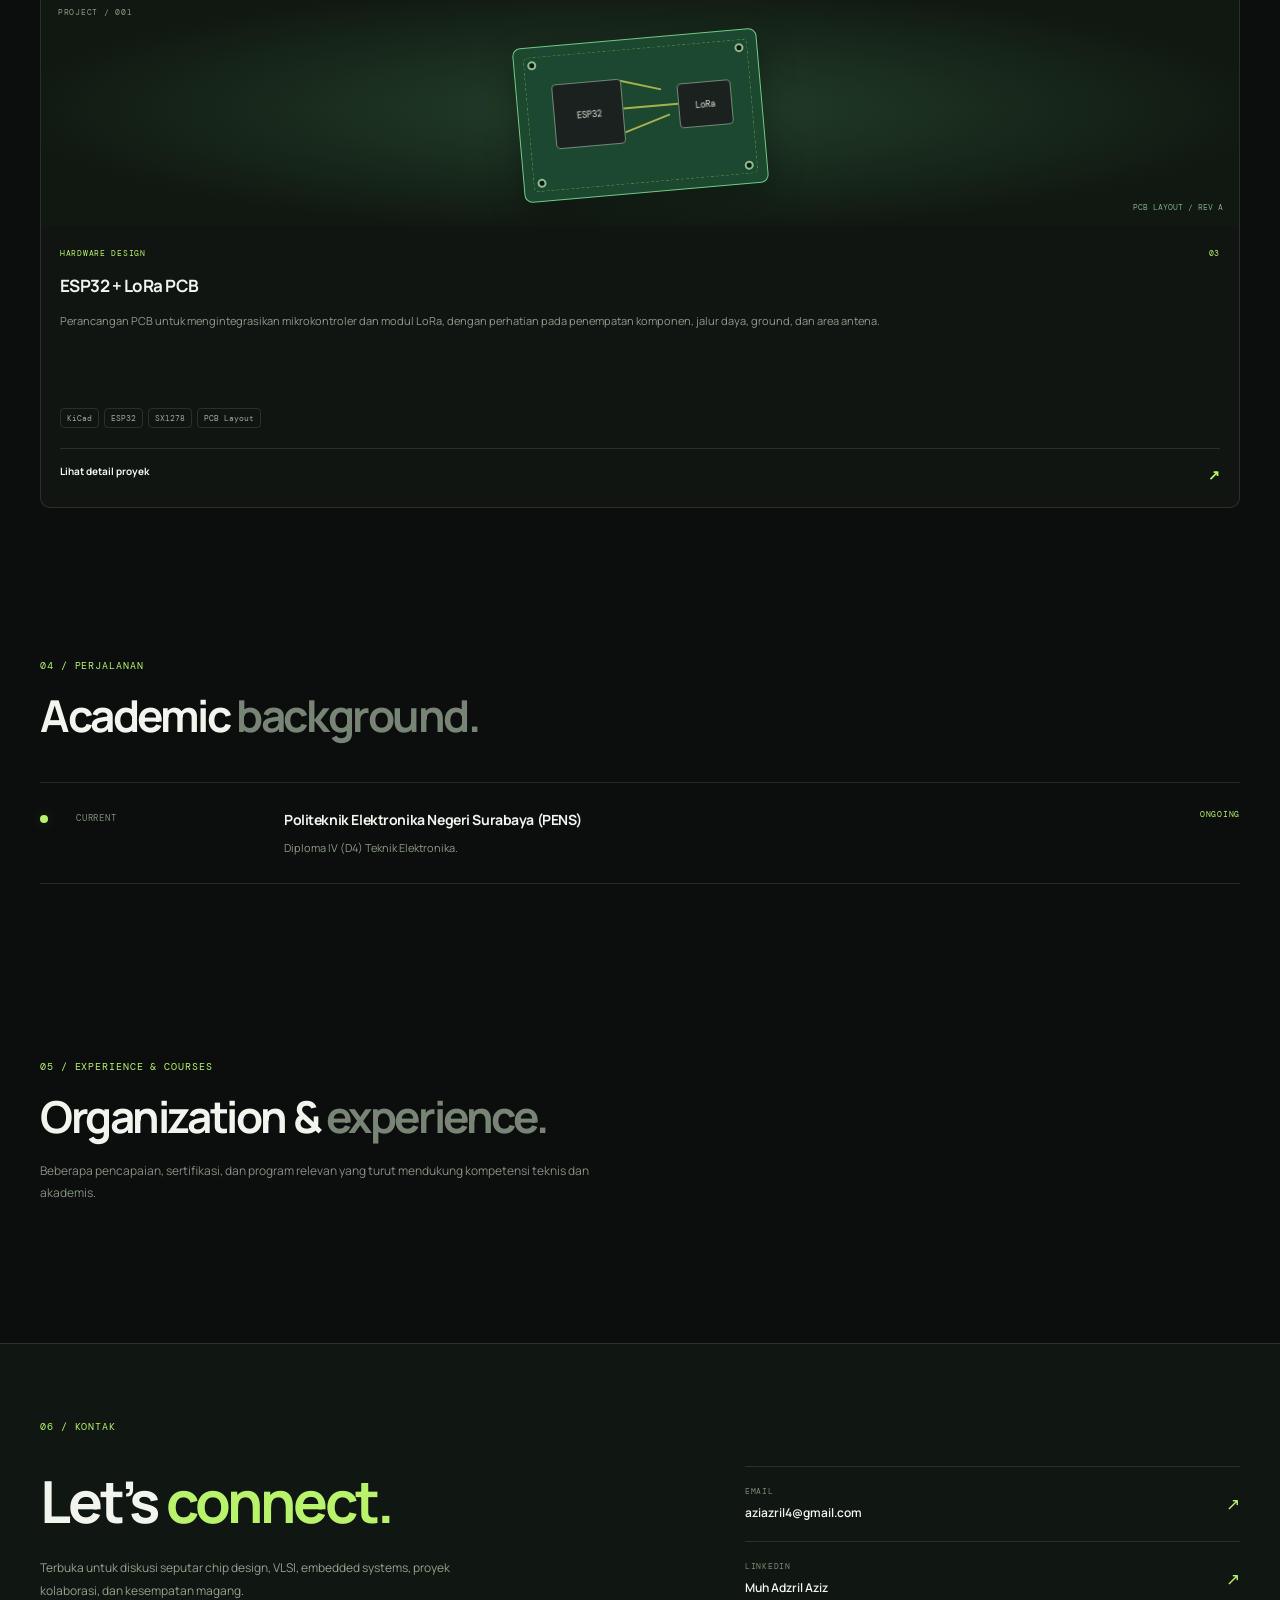
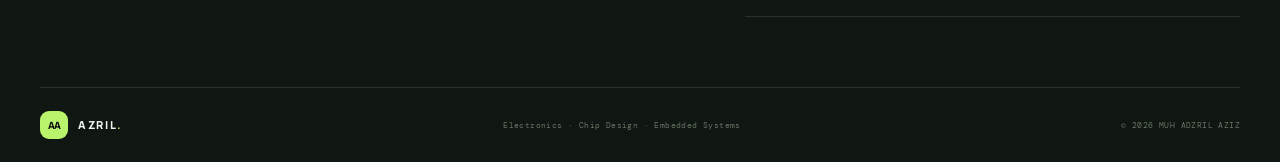
==== commit 717a4188: "Add files via upload" ====
--- a/index.html
+++ b/index.html
@@ -1,222 +1,214 @@
-<!DOCTYPE html>
-<html lang="id">
-<head>
-  <meta charset="UTF-8" />
-  <meta name="viewport" content="width=device-width, initial-scale=1.0" />
-  <meta name="description" content="Portofolio Muh Adzril Aziz — mahasiswa D4 Teknik Elektronika dengan minat pada chip design, VLSI architecture, dan embedded systems." />
-  <title>Muh Adzril Aziz | Portfolio</title>
-  <link rel="preconnect" href="https://fonts.googleapis.com">
-  <link rel="preconnect" href="https://fonts.gstatic.com" crossorigin>
-  <link href="https://fonts.googleapis.com/css2?family=DM+Mono:wght@400;500&family=Manrope:wght@400;500;600;700;800&display=swap" rel="stylesheet">
-  <link rel="stylesheet" href="style.css" />
-</head>
-<body>
-  <div class="ambient ambient-one"></div>
-  <div class="ambient ambient-two"></div>
-
-  <header class="topbar">
-    <a class="brand" href="#home" aria-label="Beranda">
-      <span class="brand-mark">AA</span>
-      <span>AZRIL<span class="brand-dot">.</span></span>
-    </a>
-    <button class="menu-toggle" id="menuToggle" aria-label="Buka navigasi" aria-expanded="false">☰</button>
-    <nav id="navMenu">
-      <a href="#skills">Skill</a>
-      <a href="#projects">Project</a>
-      <a href="#academic">Academic</a>
-      <a href="#experience">Experience</a>
-      <a class="nav-contact" href="#contact">Contact <span>↗</span></a>
-    </nav>
-  </header>
-
-  <main>
-    <section class="hero section-wrap" id="home">
-      <div class="hero-copy">
-        <div class="eyebrow"><span class="status-dot"></span> ELECTRONICS ENGINEERING STUDENT</div>
-        <h1>Hi, I’m <span class="gradient-text">Muh Adzril Aziz.</span></h1>
-        <p class="hero-intro">Mahasiswa D4 Teknik Elektronika yang tertarik pada <strong>Chip Design, VLSI Architecture, Embedded Systems,</strong> pengembangan firmware, integrasi sensor, dan perancangan perangkat elektronik.</p>
-        <div class="hero-actions">
-          <a class="button button-primary" href="#projects">Lihat project <span>↓</span></a>
-          <a class="button button-ghost" href="#contact">Hubungi saya <span>↗</span></a>
-        </div>
-        <div class="hero-meta">
-          <a href="#skills"><span class="meta-number">01</span><span class="meta-label">Skill</span></a>
-          <a href="#projects"><span class="meta-number">02</span><span class="meta-label">Project</span></a>
-          <a href="#academic"><span class="meta-number">03</span><span class="meta-label">Academic</span></a>
-          <a href="#experience"><span class="meta-number">04</span><span class="meta-label">Experience</span></a>
-        </div>
-      </div>
-
-      <div class="hero-visual">
-        <div class="visual-topline"><span>PORTFOLIO / ELECTRONICS</span><span>HARDWARE × SOFTWARE</span></div>
-        <div class="chip-scene">
-          <div class="circuit-grid"></div>
-          <svg class="circuit-lines" viewBox="0 0 500 430" aria-hidden="true">
-            <g fill="none" stroke="currentColor" stroke-width="1.2" opacity=".5">
-              <path d="M0 88 H86 V132 H150"/><path d="M0 116 H52 V174 H150"/>
-              <path d="M500 80 H412 V126 H350"/><path d="M500 108 H450 V176 H350"/>
-              <path d="M0 300 H72 V264 H150"/><path d="M0 326 H104 V300 H150"/>
-              <path d="M500 294 H430 V260 H350"/><path d="M500 324 H390 V300 H350"/>
-              <path d="M194 0 V64 H220 V104"/><path d="M306 0 V62 H280 V104"/>
-              <path d="M202 430 V370 H224 V326"/><path d="M298 430 V370 H276 V326"/>
-            </g>
-            <g fill="#b8f36b">
-              <circle cx="86" cy="88" r="3"/><circle cx="52" cy="116" r="3"/>
-              <circle cx="412" cy="80" r="3"/><circle cx="450" cy="108" r="3"/>
-              <circle cx="72" cy="300" r="3"/><circle cx="430" cy="294" r="3"/>
-              <circle cx="194" cy="64" r="3"/><circle cx="306" cy="62" r="3"/>
-            </g>
-          </svg>
-          <div class="chip">
-            <div class="chip-pins top-pins"></div><div class="chip-pins bottom-pins"></div>
-            <div class="chip-pins left-pins"></div><div class="chip-pins right-pins"></div>
-            <div class="chip-inner">
-              <span class="chip-symbol">⌁</span>
-              <span class="chip-name">ELECTRONICS<br>ENGINEERING</span>
-              <span class="chip-sub">DESIGN · BUILD · LEARN</span>
-            </div>
-          </div>
-          <div class="float-tag tag-sensor"><span class="tag-icon">◉</span><span><b>Chip Design</b><small>Digital logic</small></span></div>
-          <div class="float-tag tag-firmware"><span class="tag-icon">⌘</span><span><b>Embedded</b><small>Firmware & systems</small></span></div>
-          <div class="float-tag tag-output"><span class="tag-icon">↗</span><span><b>Hardware</b><small>Electronic design</small></span></div>
-        </div>
-        <div class="visual-bottomline"><span>LEARNING THROUGH PROJECTS</span><span class="live-indicator">● PORTFOLIO</span></div>
-      </div>
-      <div class="scroll-cue"><span></span> SCROLL TO EXPLORE</div>
-    </section>
-
-    <section class="section-wrap skills-section" id="skills">
-      <div class="section-heading">
-        <span class="section-index">02 / KOMPETENSI</span>
-        <h2>Technical <span class="muted-text">interests & skills.</span></h2>
-        <p class="section-description">Bidang dan tools yang pernah dipelajari atau digunakan dalam perkuliahan dan proyek.</p>
-      </div>
-      <div class="skills-grid">
-        <article class="skill-card">
-          <div class="skill-card-head"><span class="skill-icon">⌘</span><span class="card-count">01</span></div>
-          <h3>Embedded & Firmware</h3>
-          <p>Mengembangkan program mikrokontroler, membaca sensor, mengendalikan aktuator, dan mengintegrasikan periferal.</p>
-          <div class="skill-tags"><span>Arduino</span><span>ESP32</span><span>STM32</span><span>C/C++</span></div>
-        </article>
-        <article class="skill-card">
-          <div class="skill-card-head"><span class="skill-icon">⌁</span><span class="card-count">02</span></div>
-          <h3>Komunikasi & IoT</h3>
-          <p>Menghubungkan perangkat, mengirim data sensor, dan membangun alur komunikasi antarperangkat.</p>
-          <div class="skill-tags"><span>UART</span><span>I²C</span><span>SPI</span><span>BLE</span><span>MQTT</span></div>
-        </article>
-        <article class="skill-card">
-          <div class="skill-card-head"><span class="skill-icon">▦</span><span class="card-count">03</span></div>
-          <h3>Elektronika & PCB</h3>
-          <p>Menyusun rangkaian, memilih komponen dasar, membuat layout PCB, dan memeriksa konektivitas desain.</p>
-          <div class="skill-tags"><span>KiCad</span><span>EasyEDA</span><span>Datasheet</span><span>Debugging</span></div>
-        </article>
-        <article class="skill-card">
-          <div class="skill-card-head"><span class="skill-icon">⌗</span><span class="card-count">04</span></div>
-          <h3>Software & Data</h3>
-          <p>Menulis kode pendukung untuk analisis, visualisasi data, serta pengenalan awal pada kecerdasan buatan.</p>
-          <div class="skill-tags"><span>Python</span><span>Machine Learning</span><span>Data Vis.</span><span>AI</span></div>
-        </article>
-      </div>
-    </section>
-
-    <section class="section-wrap projects-section" id="projects">
-      <div class="section-heading projects-heading">
-        <div><span class="section-index">03 / KARYA PILIHAN</span><h2>Selected <span class="muted-text">projects.</span></h2></div>
-        <div class="project-filters" role="group" aria-label="Filter proyek">
-          <button class="filter-btn active" data-filter="all">Semua</button>
-          <button class="filter-btn" data-filter="embedded">Embedded</button>
-          <button class="filter-btn" data-filter="iot">IoT</button>
-          <button class="filter-btn" data-filter="hardware">Hardware</button>
-        </div>
-      </div>
-      
-        <article class="project-card" data-category="hardware">
-          <div class="project-art art-pcb">
-            <div class="art-label">PROJECT / 001</div><div class="pcb-board">
-              <div class="pcb-chip pcb-main">ESP32</div><div class="pcb-chip pcb-radio">LoRa</div>
-              <div class="pcb-track track-1"></div><div class="pcb-track track-2"></div><div class="pcb-track track-3"></div>
-              <span class="pcb-hole hole-1"></span><span class="pcb-hole hole-2"></span><span class="pcb-hole hole-3"></span><span class="pcb-hole hole-4"></span>
-            </div>
-            <span class="pcb-caption">PCB LAYOUT / REV A</span>
-          </div>
-          <div class="project-info">
-            <div class="project-meta"><span>HARDWARE DESIGN</span><span>03</span></div>
-            <h3>ESP32 + LoRa PCB</h3>
-            <p>Perancangan PCB untuk mengintegrasikan mikrokontroler dan modul LoRa, dengan perhatian pada penempatan komponen, jalur daya, ground, dan area antena.</p>
-            <div class="project-stack"><span>KiCad</span><span>ESP32</span><span>SX1278</span><span>PCB Layout</span></div>
-            <!-- Tautan diperbarui -->
-            <a class="project-link" href="projects/esp32-lora-pcb.html">Lihat detail proyek <span>↗</span></a>
-          </div>
-        </article>
-      </div>
-    </section>
-
-    <section class="section-wrap journey-section" id="academic">
-      <div class="section-heading">
-        <span class="section-index">04 / PERJALANAN</span>
-        <h2>Academic <span class="muted-text">background.</span></h2>
-      </div>
-      <div class="timeline">
-        <div class="timeline-item"><span class="timeline-marker"></span><div class="timeline-date">CURRENT</div><div class="timeline-content"><h3>Politeknik Elektronika Negeri Surabaya (PENS)</h3><p>Diploma IV (D4) Teknik Elektronika.</p></div><span class="timeline-status">ONGOING</span></div>
-      </div>
-    </section>
-
-
-<!-- experience -->
-
-
-    <section class="section-wrap experience-section" id="experience">
-      <div class="section-heading">
-        <span class="section-index">05 / EXPERIENCE & COURSES</span>
-        <h2>Organization & <span class="muted-text">experience.</span></h2>
-        <p class="section-description">Beberapa pencapaian, sertifikasi, dan program relevan yang turut mendukung kompetensi teknis dan akademis.</p>
-      </div>
-      
-      <!-- Placeholder yang sudah diperbarui dengan pengalaman nyata -->
-
-      
-
-
-
-
-
-
-
-
-
-
-    </section>
-
-    <section class="contact-section" id="contact">
-      <div class="contact-inner section-wrap">
-        <span class="section-index">06 / KONTAK</span>
-        <div class="contact-layout">
-          <div>
-            <h2>Let’s <span class="gradient-text">connect.</span></h2>
-            <p>Terbuka untuk diskusi seputar chip design, VLSI, embedded systems, proyek kolaborasi, dan kesempatan magang.</p>
-          </div>
-          <div class="contact-links">
-            <a class="contact-link" id="emailLink" href="mailto:aziazril4@gmail.com"><span><small>EMAIL</small><b id="emailText">aziazril4@gmail.com</b></span><span>↗</span></a>
-            <!-- <a class="contact-link" id="githubLink" href="https://github.com/" target="_blank" rel="noreferrer"><span><small>GITHUB</small><b id="githubText">github.com/username</b></span><span>↗</span></a> -->
-<<<<<<< HEAD
-            <a class="contact-link" id="linkedinLink" href="https://www.linkedin.com/in/muh-adzril-aziz" target="_blank" rel="noreferrer"><span><small>LINKEDIN</small><b id="linkedinText">Profil LinkedIn</b></span><span>↗</span></a>
-=======
-            <a class="contact-link" id="linkedinLink" href="https://www.linkedin.com/in/muh-adzril-aziz-a1411532a?utm_source=share_via&utm_content=profile&utm_medium=member_android" target="_blank" rel="noreferrer"><span><small>LINKEDIN</small><b id="linkedinText">Profil LinkedIn</b></span><span>↗</span></a>
->>>>>>> 8f7ecc1 (Commit pertama)
-          </div>
-        </div>
-        <footer>
-          <a class="brand footer-brand" href="#home"><span class="brand-mark">AA</span><span>AZRIL<span class="brand-dot">.</span></span></a>
-          <span>Electronics · Chip Design · Embedded Systems</span>
-          <span>© <span id="year"></span> MUH ADZRIL AZIZ</span>
-        </footer>
-      </div>
-    </section>
-  </main>
-  <script src="script.js"></script>
-</body>
-<<<<<<< HEAD
-</html>
-=======
-</html>
->>>>>>> 8f7ecc1 (Commit pertama)
+<!DOCTYPE html>
+<html lang="id">
+<head>
+  <meta charset="UTF-8" />
+  <meta name="viewport" content="width=device-width, initial-scale=1.0" />
+  <meta name="description" content="Portofolio Muh Adzril Aziz — mahasiswa D4 Teknik Elektronika dengan minat pada chip design, VLSI architecture, dan embedded systems." />
+  <title>Muh Adzril Aziz | Portfolio</title>
+  <link rel="preconnect" href="https://fonts.googleapis.com">
+  <link rel="preconnect" href="https://fonts.gstatic.com" crossorigin>
+  <link href="https://fonts.googleapis.com/css2?family=DM+Mono:wght@400;500&family=Manrope:wght@400;500;600;700;800&display=swap" rel="stylesheet">
+  <link rel="stylesheet" href="style.css" />
+</head>
+<body>
+  <div class="ambient ambient-one"></div>
+  <div class="ambient ambient-two"></div>
+
+  <header class="topbar">
+    <a class="brand" href="#home" aria-label="Beranda">
+      <span class="brand-mark">AA</span>
+      <span>AZRIL<span class="brand-dot">.</span></span>
+    </a>
+    <button class="menu-toggle" id="menuToggle" aria-label="Buka navigasi" aria-expanded="false">☰</button>
+    <nav id="navMenu">
+      <a href="#skills">Skill</a>
+      <a href="#projects">Project</a>
+      <a href="#academic">Academic</a>
+      <a href="#experience">Experience</a>
+      <a class="nav-contact" href="#contact">Contact <span>↗</span></a>
+    </nav>
+  </header>
+
+  <main>
+    <section class="hero section-wrap" id="home">
+      <div class="hero-copy">
+        <div class="eyebrow"><span class="status-dot"></span> ELECTRONICS ENGINEERING STUDENT</div>
+        <h1>Hi, I’m <span class="gradient-text">Muh Adzril Aziz.</span></h1>
+        <p class="hero-intro">Mahasiswa D4 Teknik Elektronika yang tertarik pada <strong>Chip Design, VLSI Architecture, Embedded Systems,</strong> pengembangan firmware, integrasi sensor, dan perancangan perangkat elektronik.</p>
+        <div class="hero-actions">
+          <a class="button button-primary" href="#projects">Lihat project <span>↓</span></a>
+          <a class="button button-ghost" href="#contact">Hubungi saya <span>↗</span></a>
+        </div>
+        <div class="hero-meta">
+          <a href="#skills"><span class="meta-number">01</span><span class="meta-label">Skill</span></a>
+          <a href="#projects"><span class="meta-number">02</span><span class="meta-label">Project</span></a>
+          <a href="#academic"><span class="meta-number">03</span><span class="meta-label">Academic</span></a>
+          <a href="#experience"><span class="meta-number">04</span><span class="meta-label">Experience</span></a>
+        </div>
+      </div>
+
+      <div class="hero-visual">
+        <div class="visual-topline"><span>PORTFOLIO / ELECTRONICS</span><span>HARDWARE × SOFTWARE</span></div>
+        <div class="chip-scene">
+          <div class="circuit-grid"></div>
+          <svg class="circuit-lines" viewBox="0 0 500 430" aria-hidden="true">
+            <g fill="none" stroke="currentColor" stroke-width="1.2" opacity=".5">
+              <path d="M0 88 H86 V132 H150"/><path d="M0 116 H52 V174 H150"/>
+              <path d="M500 80 H412 V126 H350"/><path d="M500 108 H450 V176 H350"/>
+              <path d="M0 300 H72 V264 H150"/><path d="M0 326 H104 V300 H150"/>
+              <path d="M500 294 H430 V260 H350"/><path d="M500 324 H390 V300 H350"/>
+              <path d="M194 0 V64 H220 V104"/><path d="M306 0 V62 H280 V104"/>
+              <path d="M202 430 V370 H224 V326"/><path d="M298 430 V370 H276 V326"/>
+            </g>
+            <g fill="#b8f36b">
+              <circle cx="86" cy="88" r="3"/><circle cx="52" cy="116" r="3"/>
+              <circle cx="412" cy="80" r="3"/><circle cx="450" cy="108" r="3"/>
+              <circle cx="72" cy="300" r="3"/><circle cx="430" cy="294" r="3"/>
+              <circle cx="194" cy="64" r="3"/><circle cx="306" cy="62" r="3"/>
+            </g>
+          </svg>
+          <div class="chip">
+            <div class="chip-pins top-pins"></div><div class="chip-pins bottom-pins"></div>
+            <div class="chip-pins left-pins"></div><div class="chip-pins right-pins"></div>
+            <div class="chip-inner">
+              <span class="chip-symbol">⌁</span>
+              <span class="chip-name">ELECTRONICS<br>ENGINEERING</span>
+              <span class="chip-sub">DESIGN · BUILD · LEARN</span>
+            </div>
+          </div>
+          <div class="float-tag tag-sensor"><span class="tag-icon">◉</span><span><b>Chip Design</b><small>Digital logic</small></span></div>
+          <div class="float-tag tag-firmware"><span class="tag-icon">⌘</span><span><b>Embedded</b><small>Firmware & systems</small></span></div>
+          <div class="float-tag tag-output"><span class="tag-icon">↗</span><span><b>Hardware</b><small>Electronic design</small></span></div>
+        </div>
+        <div class="visual-bottomline"><span>LEARNING THROUGH PROJECTS</span><span class="live-indicator">● PORTFOLIO</span></div>
+      </div>
+      <div class="scroll-cue"><span></span> SCROLL TO EXPLORE</div>
+    </section>
+
+    <section class="section-wrap skills-section" id="skills">
+      <div class="section-heading">
+        <span class="section-index">02 / KOMPETENSI</span>
+        <h2>Technical <span class="muted-text">interests & skills.</span></h2>
+        <p class="section-description">Bidang dan tools yang pernah dipelajari atau digunakan dalam perkuliahan dan proyek.</p>
+      </div>
+      <div class="skills-grid">
+        <article class="skill-card">
+          <div class="skill-card-head"><span class="skill-icon">⌘</span><span class="card-count">01</span></div>
+          <h3>Embedded & Firmware</h3>
+          <p>Mengembangkan program mikrokontroler, membaca sensor, mengendalikan aktuator, dan mengintegrasikan periferal.</p>
+          <div class="skill-tags"><span>Arduino</span><span>ESP32</span><span>STM32</span><span>C/C++</span></div>
+        </article>
+        <article class="skill-card">
+          <div class="skill-card-head"><span class="skill-icon">⌁</span><span class="card-count">02</span></div>
+          <h3>Komunikasi & IoT</h3>
+          <p>Menghubungkan perangkat, mengirim data sensor, dan membangun alur komunikasi antarperangkat.</p>
+          <div class="skill-tags"><span>UART</span><span>I²C</span><span>SPI</span><span>BLE</span><span>MQTT</span></div>
+        </article>
+        <article class="skill-card">
+          <div class="skill-card-head"><span class="skill-icon">▦</span><span class="card-count">03</span></div>
+          <h3>Elektronika & PCB</h3>
+          <p>Menyusun rangkaian, memilih komponen dasar, membuat layout PCB, dan memeriksa konektivitas desain.</p>
+          <div class="skill-tags"><span>KiCad</span><span>EasyEDA</span><span>Datasheet</span><span>Debugging</span></div>
+        </article>
+        <article class="skill-card">
+          <div class="skill-card-head"><span class="skill-icon">⌗</span><span class="card-count">04</span></div>
+          <h3>Software & Data</h3>
+          <p>Menulis kode pendukung untuk analisis, visualisasi data, serta pengenalan awal pada kecerdasan buatan.</p>
+          <div class="skill-tags"><span>Python</span><span>Machine Learning</span><span>Data Vis.</span><span>AI</span></div>
+        </article>
+      </div>
+    </section>
+
+    <section class="section-wrap projects-section" id="projects">
+      <div class="section-heading projects-heading">
+        <div><span class="section-index">03 / KARYA PILIHAN</span><h2>Selected <span class="muted-text">projects.</span></h2></div>
+        <div class="project-filters" role="group" aria-label="Filter proyek">
+          <button class="filter-btn active" data-filter="all">Semua</button>
+          <button class="filter-btn" data-filter="embedded">Embedded</button>
+          <button class="filter-btn" data-filter="iot">IoT</button>
+          <button class="filter-btn" data-filter="hardware">Hardware</button>
+        </div>
+      </div>
+      
+        <article class="project-card" data-category="hardware">
+          <div class="project-art art-pcb">
+            <div class="art-label">PROJECT / 001</div><div class="pcb-board">
+              <div class="pcb-chip pcb-main">ESP32</div><div class="pcb-chip pcb-radio">LoRa</div>
+              <div class="pcb-track track-1"></div><div class="pcb-track track-2"></div><div class="pcb-track track-3"></div>
+              <span class="pcb-hole hole-1"></span><span class="pcb-hole hole-2"></span><span class="pcb-hole hole-3"></span><span class="pcb-hole hole-4"></span>
+            </div>
+            <span class="pcb-caption">PCB LAYOUT / REV A</span>
+          </div>
+          <div class="project-info">
+            <div class="project-meta"><span>HARDWARE DESIGN</span><span>03</span></div>
+            <h3>ESP32 + LoRa PCB</h3>
+            <p>Perancangan PCB untuk mengintegrasikan mikrokontroler dan modul LoRa, dengan perhatian pada penempatan komponen, jalur daya, ground, dan area antena.</p>
+            <div class="project-stack"><span>KiCad</span><span>ESP32</span><span>SX1278</span><span>PCB Layout</span></div>
+            <!-- Tautan diperbarui -->
+            <a class="project-link" href="projects/esp32-lora-pcb.html">Lihat detail proyek <span>↗</span></a>
+          </div>
+        </article>
+      </div>
+    </section>
+
+    <section class="section-wrap journey-section" id="academic">
+      <div class="section-heading">
+        <span class="section-index">04 / PERJALANAN</span>
+        <h2>Academic <span class="muted-text">background.</span></h2>
+      </div>
+      <div class="timeline">
+        <div class="timeline-item"><span class="timeline-marker"></span><div class="timeline-date">CURRENT</div><div class="timeline-content"><h3>Politeknik Elektronika Negeri Surabaya (PENS)</h3><p>Diploma IV (D4) Teknik Elektronika.</p></div><span class="timeline-status">ONGOING</span></div>
+      </div>
+    </section>
+
+
+<!-- experience -->
+
+
+    <section class="section-wrap experience-section" id="experience">
+      <div class="section-heading">
+        <span class="section-index">05 / EXPERIENCE & COURSES</span>
+        <h2>Organization & <span class="muted-text">experience.</span></h2>
+        <p class="section-description">Beberapa pencapaian, sertifikasi, dan program relevan yang turut mendukung kompetensi teknis dan akademis.</p>
+      </div>
+      
+      <!-- Placeholder yang sudah diperbarui dengan pengalaman nyata -->
+
+      
+
+
+
+
+
+
+
+
+
+
+    </section>
+
+    <section class="contact-section" id="contact">
+      <div class="contact-inner section-wrap">
+        <span class="section-index">06 / KONTAK</span>
+        <div class="contact-layout">
+          <div>
+            <h2>Let’s <span class="gradient-text">connect.</span></h2>
+            <p>Terbuka untuk diskusi seputar chip design, VLSI, embedded systems, proyek kolaborasi, dan kesempatan magang.</p>
+          </div>
+          <div class="contact-links">
+            <a class="contact-link" id="emailLink" href="mailto:aziazril4@gmail.com"><span><small>EMAIL</small><b id="emailText">aziazril4@gmail.com</b></span><span>↗</span></a>
+            <!-- <a class="contact-link" id="githubLink" href="https://github.com/" target="_blank" rel="noreferrer"><span><small>GITHUB</small><b id="githubText">github.com/username</b></span><span>↗</span></a> -->
+            <a class="contact-link" id="linkedinLink" href="https://www.linkedin.com/in/muh-adzril-aziz-a1411532a?utm_source=share_via&utm_content=profile&utm_medium=member_android" target="_blank" rel="noreferrer"><span><small>LINKEDIN</small><b id="linkedinText">Profil LinkedIn</b></span><span>↗</span></a>
+          </div>
+        </div>
+        <footer>
+          <a class="brand footer-brand" href="#home"><span class="brand-mark">AA</span><span>AZRIL<span class="brand-dot">.</span></span></a>
+          <span>Electronics · Chip Design · Embedded Systems</span>
+          <span>© <span id="year"></span> MUH ADZRIL AZIZ</span>
+        </footer>
+      </div>
+    </section>
+  </main>
+  <script src="script.js"></script>
+</body>
+</html>
